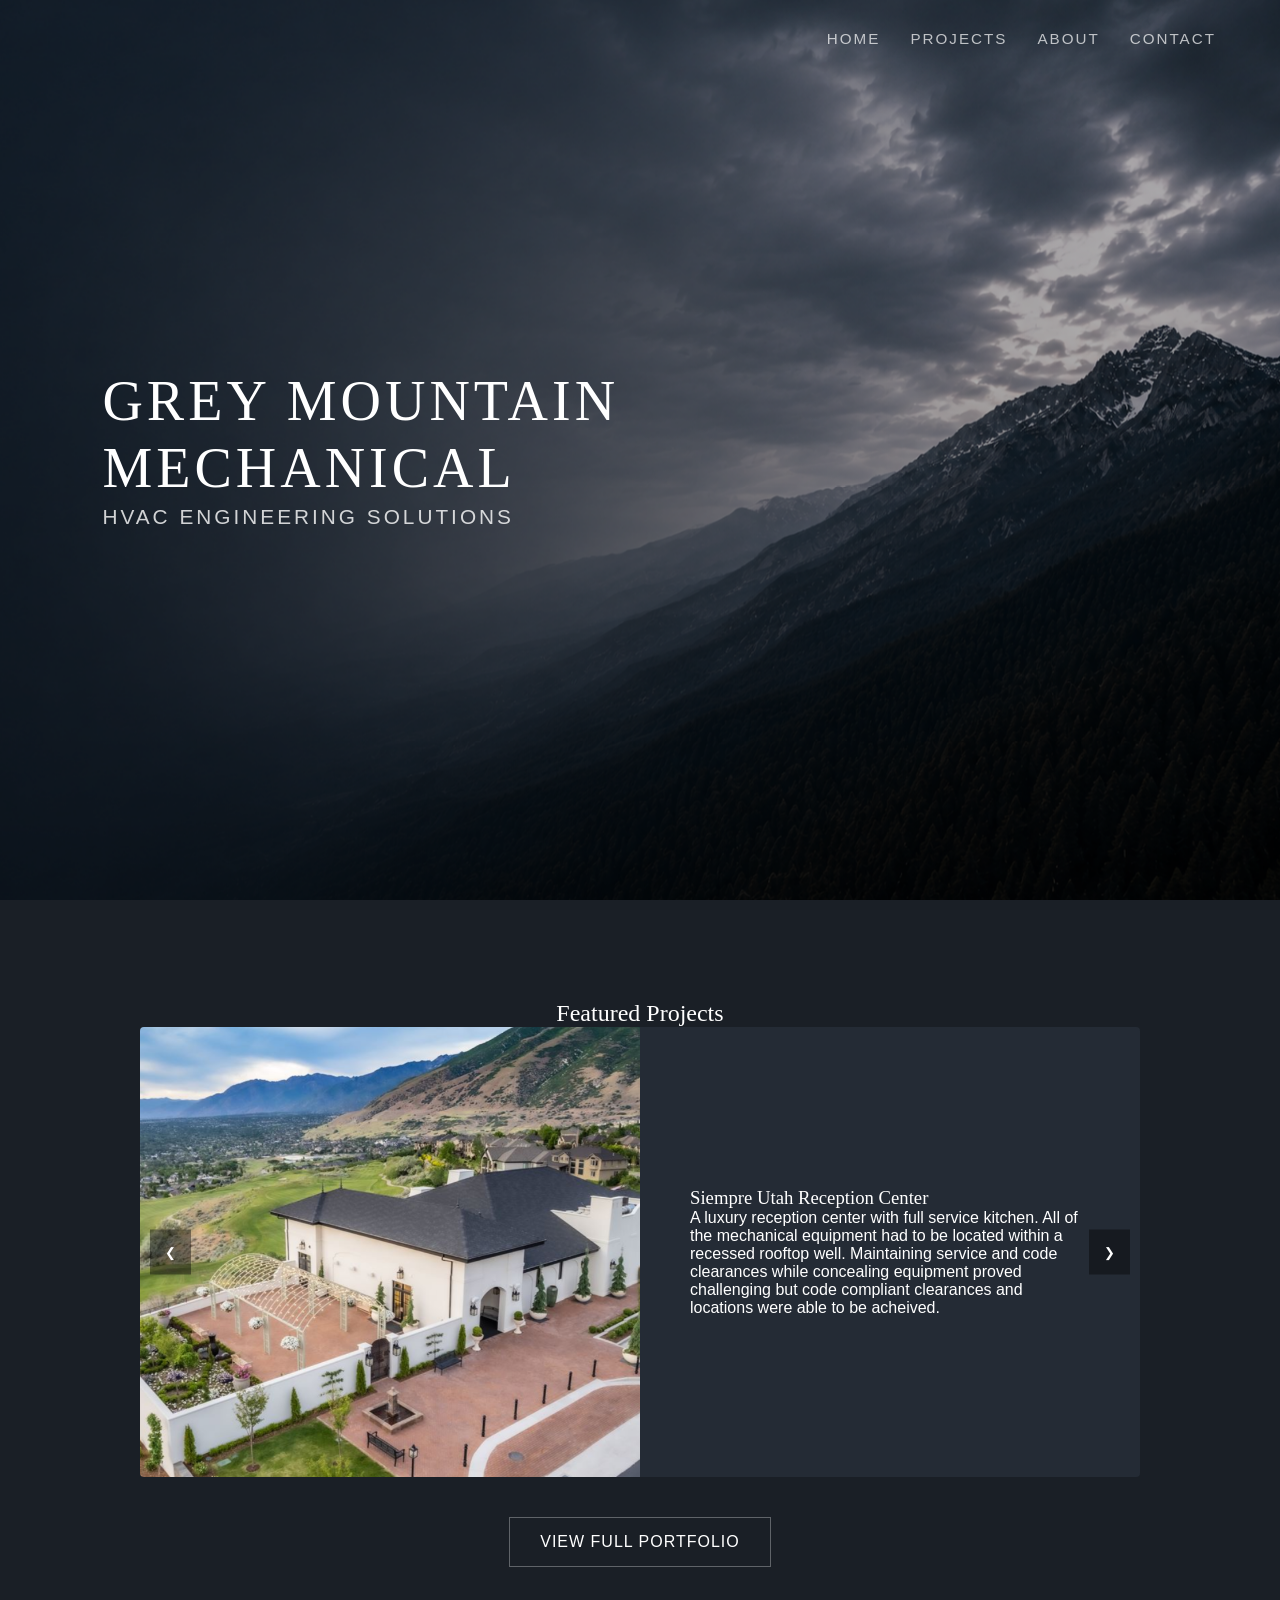
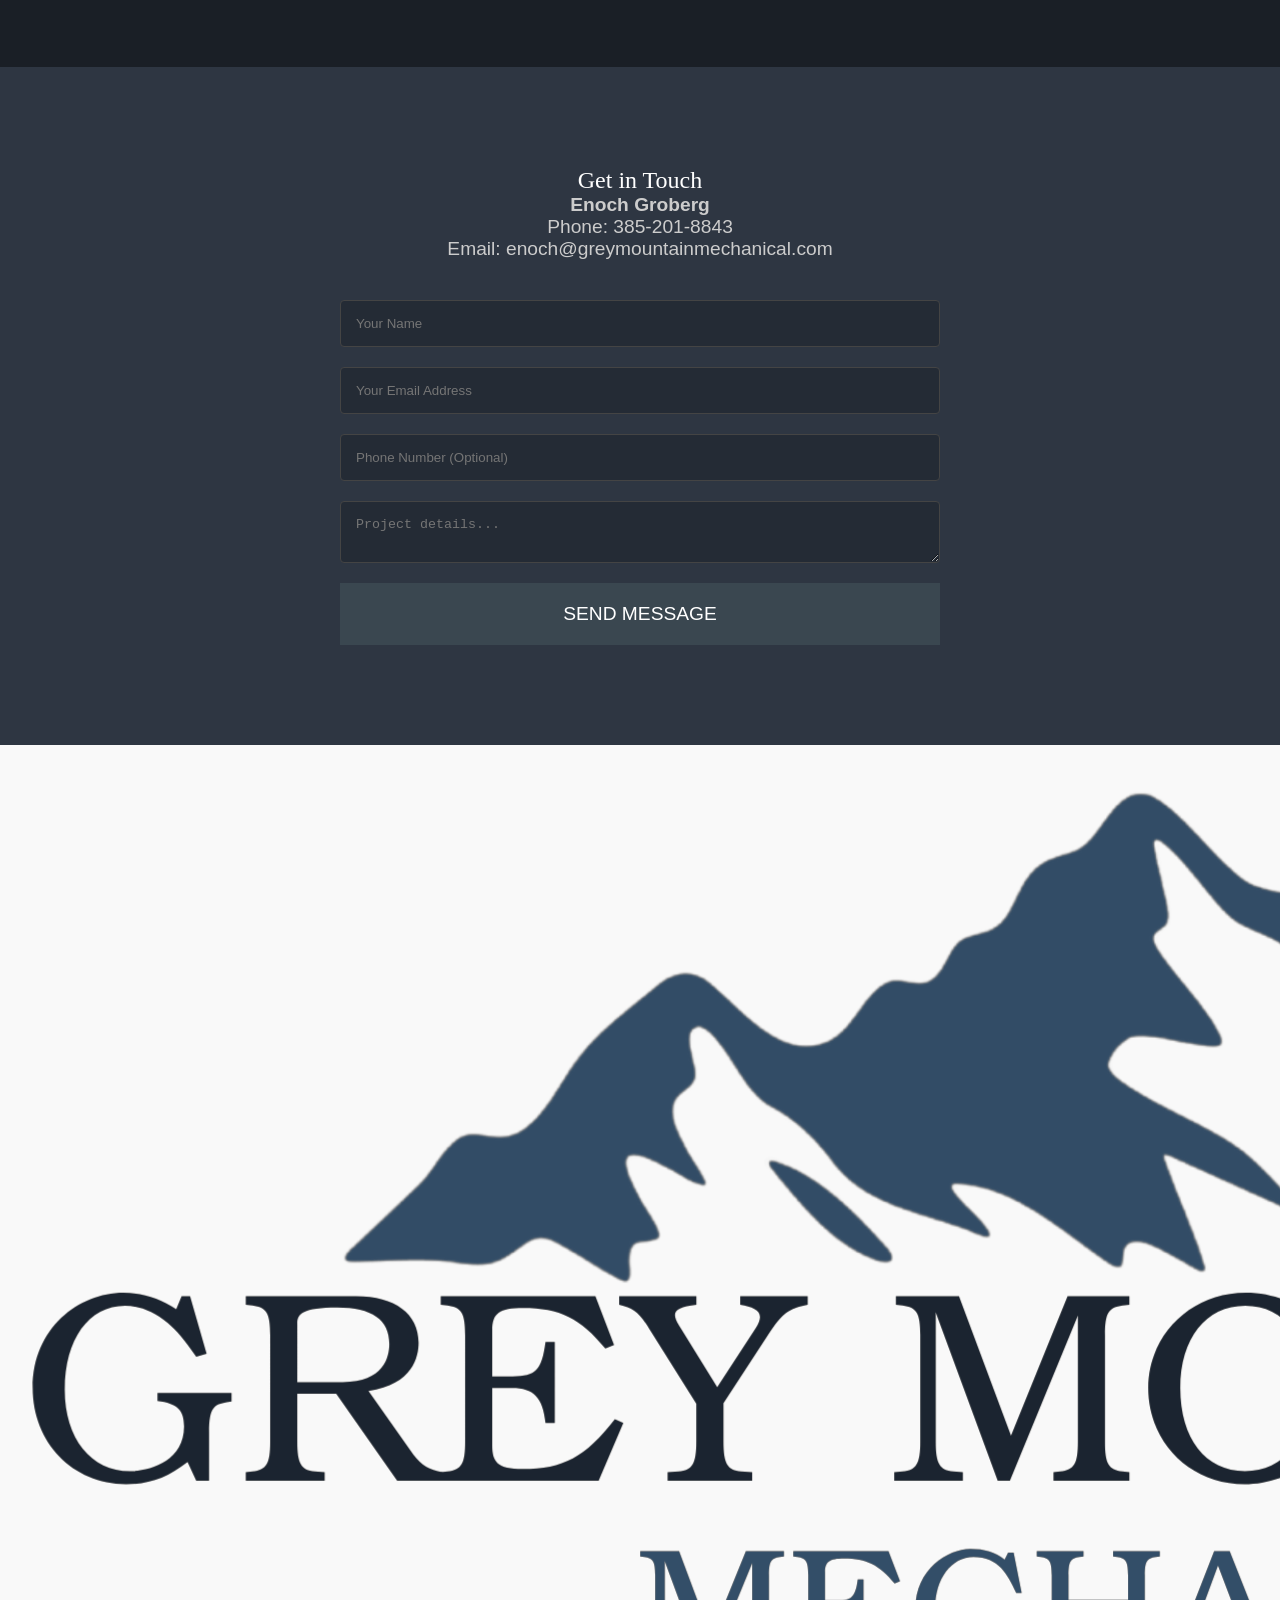
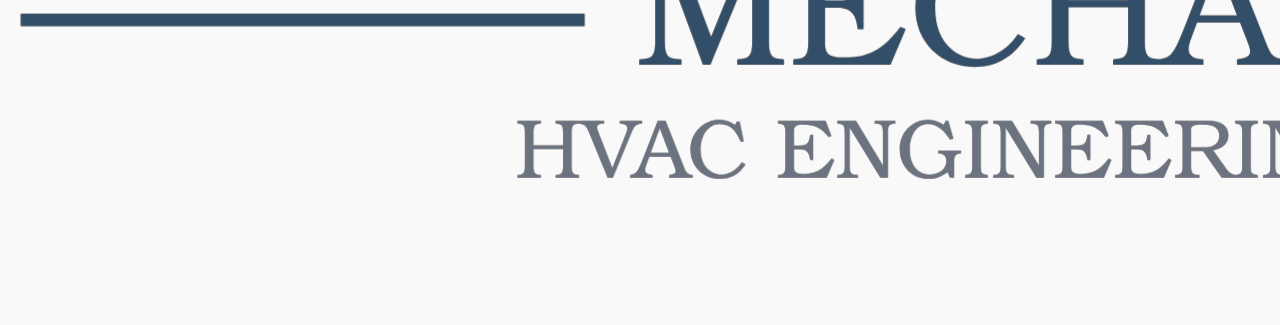
==== index.html @ c1e13057 "Update index.html" ====
<!DOCTYPE html>
<html lang="en">
<head>
    <meta charset="UTF-8">
    <meta name="viewport" content="width=device-width, initial-scale=1.0">
    <title>Grey Mountain Mechanical | HVAC Engineering Solutions</title>
    <style>
        :root {
            --primary-dark: #2A313C;
            --accent-blue: #3A4750;
            --secondary-light: #F9F9F9;
            --text-dark: #222222;
            --text-light: #FFFFFF;
        }
        * { box-sizing: border-box; margin: 0; padding: 0; }
        html { scroll-behavior: smooth; }
        body { font-family: 'Segoe UI', Tahoma, Geneva, Verdana, sans-serif; color: var(--text-dark); background-color: var(--secondary-light); overflow-x: hidden; }
        h1, h2, h3 { font-family: 'Georgia', serif; font-weight: normal; }

        /* Navigation */
        nav { position: fixed; top: 30px; right: 5%; z-index: 100; }
        nav ul { display: flex; list-style: none; gap: 30px; }
        nav a { color: rgba(255, 255, 255, 0.7); text-decoration: none; font-size: 0.95rem; letter-spacing: 2px; text-transform: uppercase; transition: color 0.3s ease; }
        nav a:hover { color: var(--text-light); }

        /* Hero */
        .hero { height: 100vh; position: relative; background-color: var(--primary-dark); color: var(--text-light); display: flex; align-items: center; overflow: hidden; }
        .hero::before {
            content: ''; position: absolute; top: 0; left: 0; width: 100%; height: 100%;
            background: linear-gradient(rgba(0, 0, 0, 0.25), rgba(0, 0, 0, 0.45)), url('Grey Mountain Render.png') no-repeat center center/cover;
            opacity: 0;
            animation: fadeAndZoom 2.5s cubic-bezier(0.4, 0, 0.2, 1) 0.5s forwards;
            z-index: 1;
        }
        @keyframes fadeAndZoom { 0% { opacity: 0; transform: scale(1.0); } 100% { opacity: 1; transform: scale(1.05); } }

        .hero-content {
            position: absolute; z-index: 2; width: auto; white-space: nowrap; left: 50%; transform: translateX(-50%);
            animation: centerToLeftSmooth 4.5s cubic-bezier(0.25, 1, 0.5, 1) 0.5s forwards;
        }
        @keyframes centerToLeftSmooth { 0% { left: 50%; transform: translateX(-50%); } 100% { left: 8%; transform: translateX(0); } }
        .hero h1 { font-size: 3.5rem; letter-spacing: 4px; text-transform: uppercase; line-height: 1.1; margin-bottom: 5px; }
        .hero p { font-size: 1.3rem; letter-spacing: 3px; text-transform: uppercase; color: rgba(255, 255, 255, 0.8); }

        /* Projects Section */
        .projects-section { padding: 100px 5%; background-color: #1A1F26; color: var(--text-light); text-align: center; }
        .carousel-container { position: relative; max-width: 1000px; margin: 0 auto; overflow: hidden; background: #242B35; border-radius: 4px; }
        .carousel-track { display: flex; width: 100%; transition: transform 0.6s cubic-bezier(0.4, 0, 0.2, 1); }
        .slide { flex: 0 0 100%; display: grid; grid-template-columns: 1fr 1fr; min-height: 450px; }
        .slide-image { background-size: cover; background-position: center; min-height: 300px; }
        .slide-content { padding: 50px; display: flex; flex-direction: column; justify-content: center; text-align: left; }
        .carousel-btn { position: absolute; top: 50%; transform: translateY(-50%); background: rgba(0,0,0,0.4); color: white; border: none; padding: 15px; cursor: pointer; z-index: 5; }
        .prev-btn { left: 10px; } .next-btn { right: 10px; }
        .portfolio-btn { display: inline-block; margin-top: 40px; padding: 15px 30px; border: 1px solid rgba(255,255,255,0.3); color: white; text-decoration: none; text-transform: uppercase; letter-spacing: 1px; transition: 0.3s; }
        .portfolio-btn:hover { background: var(--accent-blue); }

       /* Update Contact Section */
.contact-section { 
    padding: 100px 5%; 
    background-color: #2E3642; /* Dark background matching your site */
    color: white; 
    width: 100%; 
    text-align: center; 
}

/* Update Contact Form */
.contact-form { 
    display: flex; 
    flex-direction: column !important; /* FORCES vertical stacking */
    gap: 20px; 
    max-width: 600px; 
    margin: 0 auto; 
}

/* Ensure inputs are full width */
.contact-form input, .contact-form textarea { 
    width: 100% !important; /* FORCES inputs to stretch */
    padding: 15px; 
    border: 1px solid #444; 
    background: #242B35; 
    color: white; 
    border-radius: 4px; 
}

/* Button style */
.contact-form button { 
    background-color: #3A4750; 
    color: white; 
    border: none; 
    padding: 20px 40px; 
    font-size: 1.2rem; 
    cursor: pointer; 
    text-transform: uppercase; 
}
        /* Add this new rule to create the space */
.contact-info { 
    margin-bottom: 40px; /* This controls the space between your email and the form */
    font-size: 1.2rem; 
    color: #cccccc; 
}
    </style>
</head>
<body>
    <nav class="main-nav">
        <ul>
            <li><a href="index.html#home">Home</a></li>
            <li><a href="projects.html">Projects</a></li>
            <li><a href="about.html">About</a></li>
            <li><a href="index.html#contact">Contact</a></li>
        </ul>
    </nav>
    
    <section id="home" class="hero"><div class="hero-content"><h1>Grey Mountain</h1><h1>Mechanical</h1> <p class="subtitle"> HVAC Engineering Solutions</p></div></section>

    <section id="projects" class="projects-section">
        <h2>Featured Projects</h2>
        <div class="carousel-container">
            <div class="carousel-track">
                <!-- Project 1 -->
                <div class="slide">
                    <div class="slide-image" style="background-image: url('simpre3.png');"></div>
                    <div class="slide-content"><h3>Siempre Utah Reception Center</h3><p> A luxury reception center with full service kitchen. All of the mechanical equipment had to be located within a recessed rooftop well. Maintaining service and code clearances while concealing equipment proved challenging but code compliant clearances and locations were able to be acheived.</p></div>
                </div>
                
                <!-- Project 2 -->
                <div class="slide">
                    <div class="slide-image" style="background-image: url('thefront.png');"></div>
                    <div class="slide-content"><h3>The Front</h3><p> Large multiphase remodel and addition to an existing climbing gym. The separate phases and remodel required extensive coordination between the other disciplines on how the building would be built.</p></div>
                </div>
            
                <!-- Project 3 -->
                <div class="slide">
                    <div class="slide-image" style="background-image: url('hearthandhill5.png');"></div>
                    <div class="slide-content"><h3>Hearth and Hill</h3><p> Full service restaurant at the bottom of a 7 story apt building. All of the mechanical equipment had to be fit into a narrow drop ceiling with limited space. Despite this all of the necessary equipment was able to be located where required.</p></div>
                </div>
            
                <!-- Project 4 -->
                <div class="slide">
                    <div class="slide-image" style="background-image: url('hillskitchen3.png');"></div>
                    <div class="slide-content"><h3>Hills Kitchen</h3><p>Fast and casual dining restaruant. Due to outdoor seating special coordination was required for the exhaust and outside air louvers to allow for a pleasant dining experience.</p></div>
                </div>
            </div>
            <button class="carousel-btn prev-btn" onclick="moveSlide(-1)">&#10094;</button>
            <button class="carousel-btn next-btn" onclick="moveSlide(1)">&#10095;</button>
        </div>
        <a href="projects.html" class="portfolio-btn">View Full Portfolio</a>
    </section>

    <section id="contact" class="contact-section">
        <h2>Get in Touch</h2>
        <div class="contact-info">
            <p><strong>Enoch Groberg</strong></p>
            <p>Phone: 385-201-8843</p>
            <p>Email: enoch@greymountainmechanical.com</p>
            <p></p>
        </div>
        <form class="contact-form" action="https://api.web3forms.com/submit" method="POST">
            <input type="hidden" name="access_key" value="5f4d0345-4041-4928-9422-c31c9921a0d8">
            <input type="text" name="name" placeholder="Your Name" required>
            <input type="email" name="email" placeholder="Your Email Address" required>
            <input type="tel" name="phone" placeholder="Phone Number (Optional)">
            <textarea name="message" placeholder="Project details..." required></textarea>
            <button type="submit">Send Message</button>
        </form>
    </section>
    <script>
        const track = document.querySelector('.carousel-track');
        const slides = document.querySelectorAll('.slide');
        let currentSlide = 0;
        
        // Auto-play settings
        const slideInterval = 4000; // 4 seconds
        let autoPlay = setInterval(() => moveSlide(1), slideInterval);
    
        function moveSlide(direction) {
            // Pause auto-play temporarily when manually clicked
            clearInterval(autoPlay);
            
            // Calculate new index
            currentSlide += direction;
    
            // Reset transition to normal for sliding
            track.style.transition = 'transform 0.6s cubic-bezier(0.4, 0, 0.2, 1)';
    
            // Handle the loop
            if (currentSlide >= slides.length) {
                // Jump to start
                currentSlide = 0;
            } else if (currentSlide < 0) {
                // Jump to end
                currentSlide = slides.length - 1;
            }
    
            // Apply movement
            track.style.transform = `translateX(-${currentSlide * 100}%)`;
    
            // Restart auto-play
            autoPlay = setInterval(() => moveSlide(1), slideInterval);
        }
    
        // Optional: Pause auto-play when hovering over the carousel
        const container = document.querySelector('.carousel-container');
        container.addEventListener('mouseenter', () => clearInterval(autoPlay));
        container.addEventListener('mouseleave', () => {
            clearInterval(autoPlay);
            autoPlay = setInterval(() => moveSlide(1), slideInterval);
        });
    </script>
        <div class="watermark-logo">
            <img src="Grey Mountain Mechanical Logo.png" alt="Logo Watermark">
        </div>
       
</body>
</html>
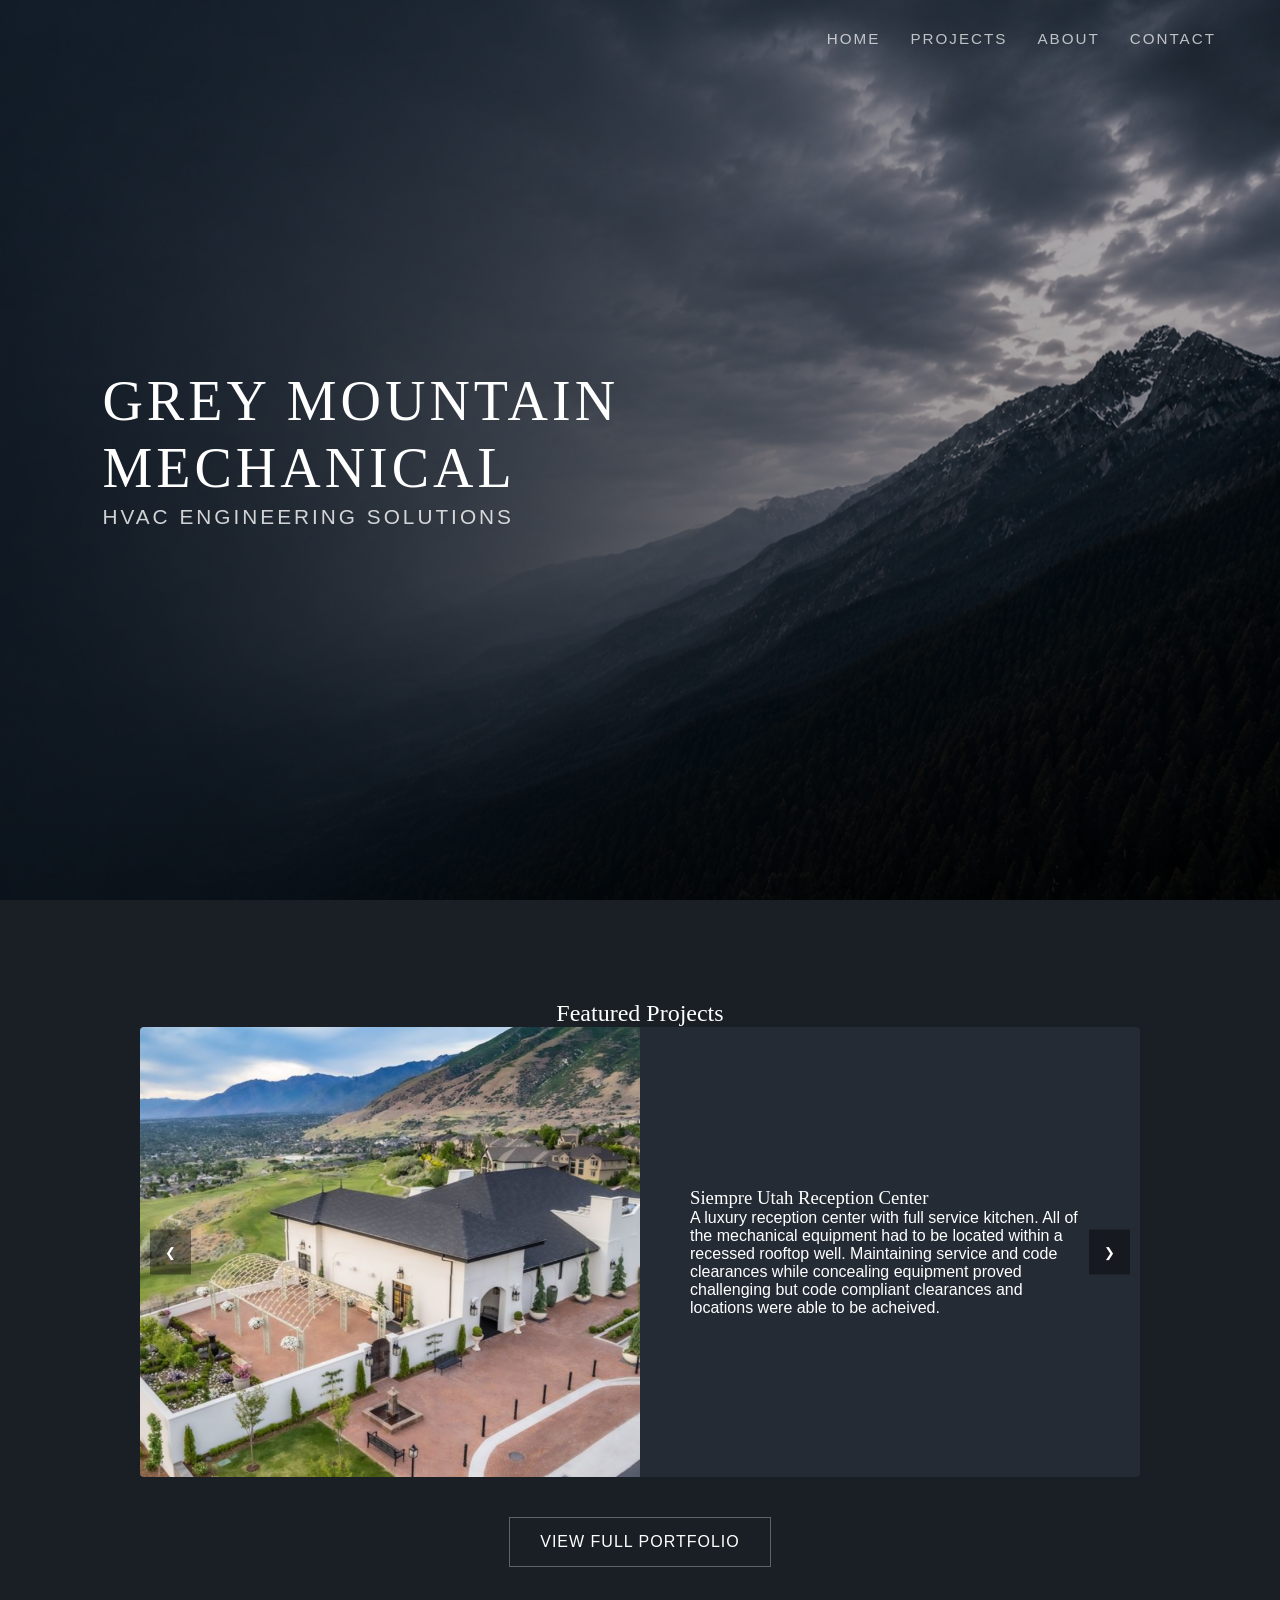
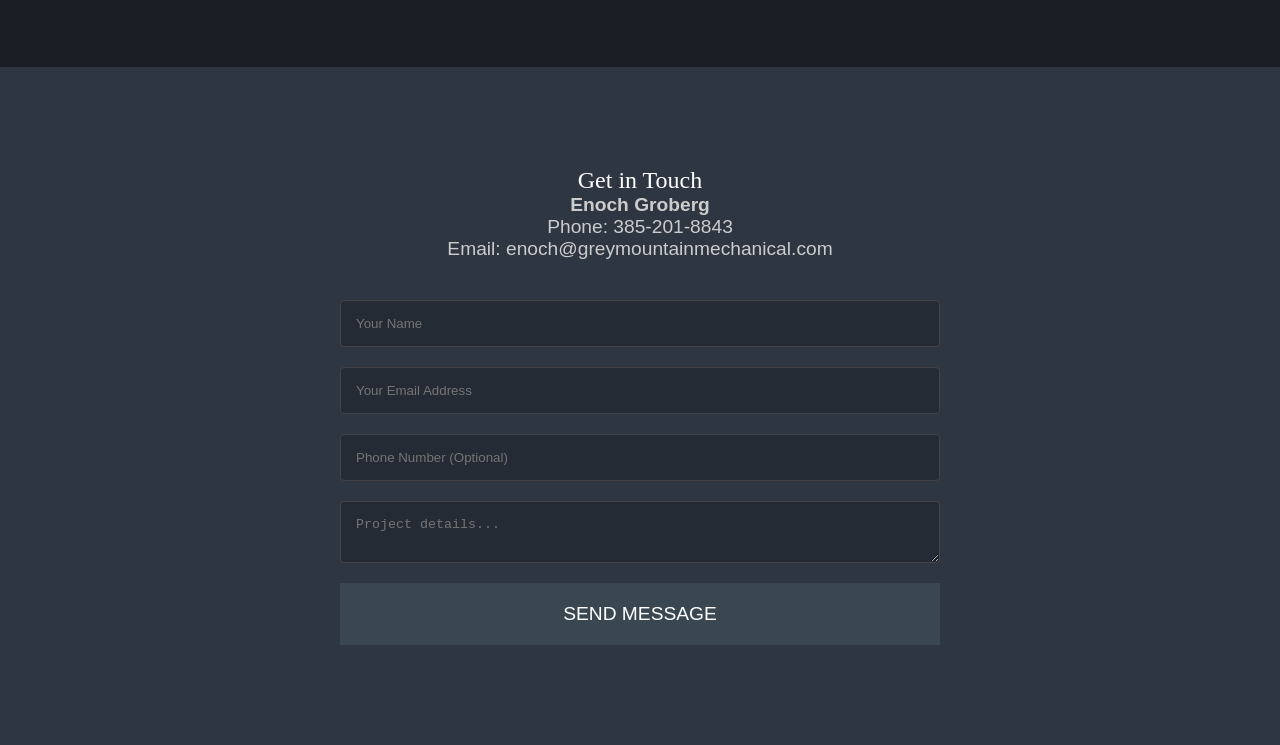
==== commit d47e41f1: "Update index.html" ====
--- a/index.html
+++ b/index.html
@@ -205,10 +205,11 @@
             clearInterval(autoPlay);
             autoPlay = setInterval(() => moveSlide(1), slideInterval);
         });
-    </script>
+
         <div class="watermark-logo">
             <img src="Grey Mountain Mechanical Logo.png" alt="Logo Watermark">
         </div>
-       
+        
+    </script>
 </body>
 </html>
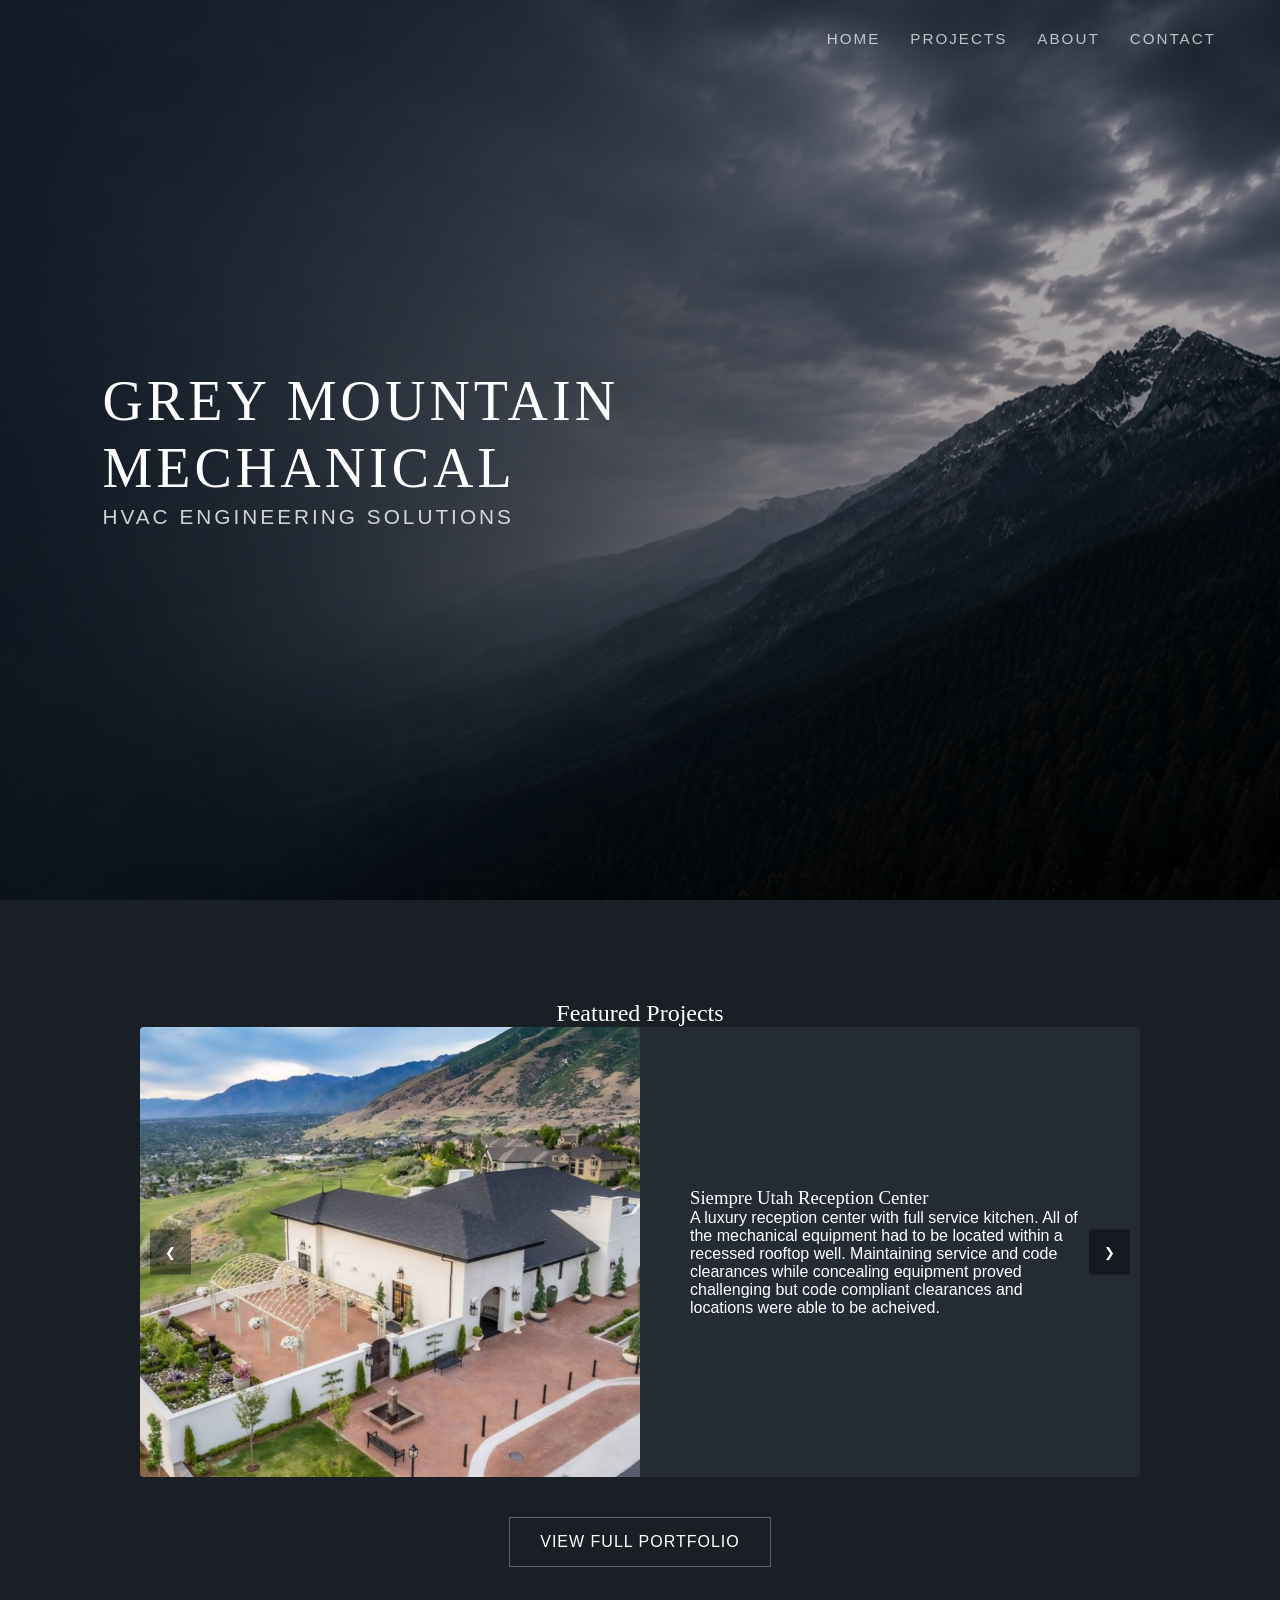
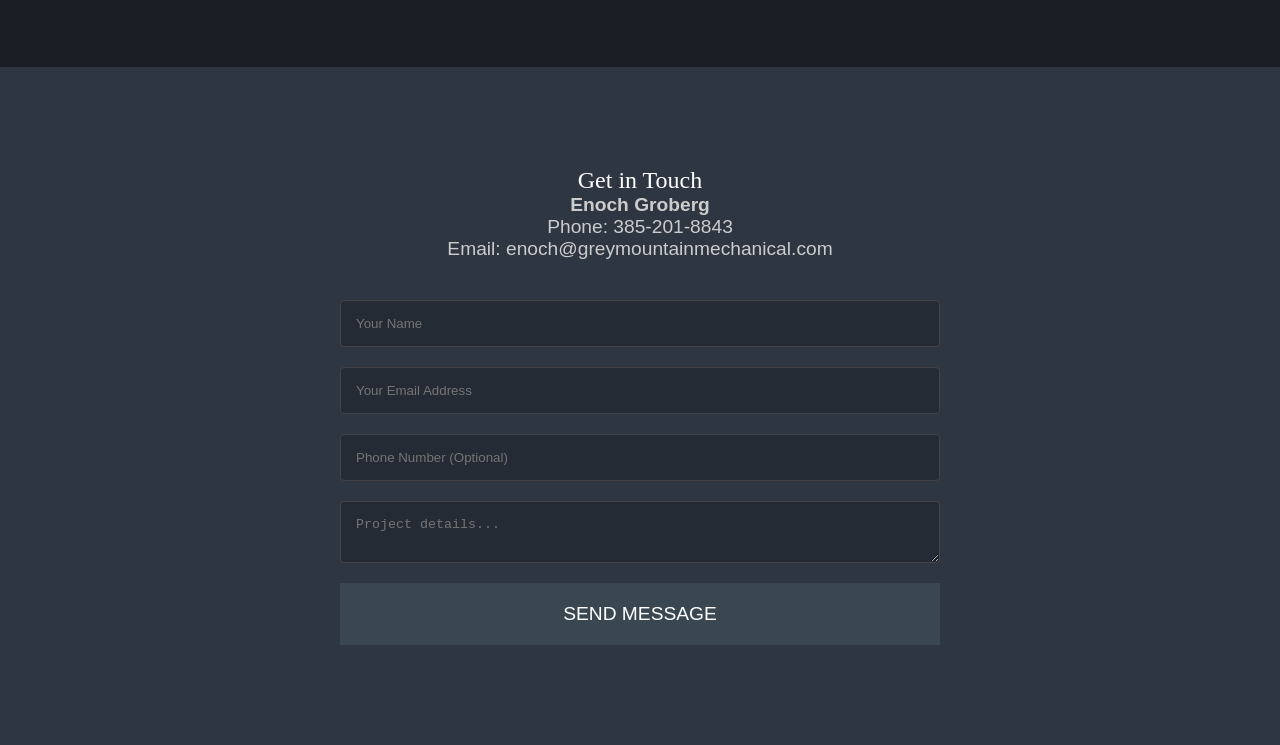
==== commit 0d614b85: "Update index.html" ====
--- a/index.html
+++ b/index.html
@@ -35,10 +35,30 @@
         @keyframes fadeAndZoom { 0% { opacity: 0; transform: scale(1.0); } 100% { opacity: 1; transform: scale(1.05); } }
 
         .hero-content {
-            position: absolute; z-index: 2; width: auto; white-space: nowrap; left: 50%; transform: translateX(-50%);
-            animation: centerToLeftSmooth 4.5s cubic-bezier(0.25, 1, 0.5, 1) 0.5s forwards;
-        }
-        @keyframes centerToLeftSmooth { 0% { left: 50%; transform: translateX(-50%); } 100% { left: 8%; transform: translateX(0); } }
+            position: absolute; 
+            z-index: 2; 
+            width: auto; 
+            white-space: nowrap; 
+            opacity: 0;
+            animation: introSequence 6s cubic-bezier(0.25, 1, 0.5, 1) 0.5s forwards;
+        }
+        @keyframes introSequence { 
+            0% { 
+                opacity: 0; 
+                left: 50%; 
+                transform: translateX(-50%) scale(0.92); 
+            } 
+            45% { 
+                opacity: 1; 
+                left: 50%; 
+                transform: translateX(-50%) scale(1.15); 
+            } 
+            100% { 
+                opacity: 1; 
+                left: 8%; 
+                transform: translateX(0) scale(1.0); 
+            } 
+        }
         .hero h1 { font-size: 3.5rem; letter-spacing: 4px; text-transform: uppercase; line-height: 1.1; margin-bottom: 5px; }
         .hero p { font-size: 1.3rem; letter-spacing: 3px; text-transform: uppercase; color: rgba(255, 255, 255, 0.8); }
 
@@ -54,50 +74,47 @@
         .portfolio-btn { display: inline-block; margin-top: 40px; padding: 15px 30px; border: 1px solid rgba(255,255,255,0.3); color: white; text-decoration: none; text-transform: uppercase; letter-spacing: 1px; transition: 0.3s; }
         .portfolio-btn:hover { background: var(--accent-blue); }
 
-       /* Update Contact Section */
-.contact-section { 
-    padding: 100px 5%; 
-    background-color: #2E3642; /* Dark background matching your site */
-    color: white; 
-    width: 100%; 
-    text-align: center; 
-}
-
-/* Update Contact Form */
-.contact-form { 
-    display: flex; 
-    flex-direction: column !important; /* FORCES vertical stacking */
-    gap: 20px; 
-    max-width: 600px; 
-    margin: 0 auto; 
-}
-
-/* Ensure inputs are full width */
-.contact-form input, .contact-form textarea { 
-    width: 100% !important; /* FORCES inputs to stretch */
-    padding: 15px; 
-    border: 1px solid #444; 
-    background: #242B35; 
-    color: white; 
-    border-radius: 4px; 
-}
-
-/* Button style */
-.contact-form button { 
-    background-color: #3A4750; 
-    color: white; 
-    border: none; 
-    padding: 20px 40px; 
-    font-size: 1.2rem; 
-    cursor: pointer; 
-    text-transform: uppercase; 
-}
-        /* Add this new rule to create the space */
-.contact-info { 
-    margin-bottom: 40px; /* This controls the space between your email and the form */
-    font-size: 1.2rem; 
-    color: #cccccc; 
-}
+        /* Contact Section */
+        .contact-section { 
+            padding: 100px 5%; 
+            background-color: #2E3642; 
+            color: white; 
+            width: 100%; 
+            text-align: center; 
+        }
+
+        .contact-form { 
+            display: flex; 
+            flex-direction: column !important; 
+            gap: 20px; 
+            max-width: 600px; 
+            margin: 0 auto; 
+        }
+
+        .contact-form input, .contact-form textarea { 
+            width: 100% !important; 
+            padding: 15px; 
+            border: 1px solid #444; 
+            background: #242B35; 
+            color: white; 
+            border-radius: 4px; 
+        }
+
+        .contact-form button { 
+            background-color: #3A4750; 
+            color: white; 
+            border: none; 
+            padding: 20px 40px; 
+            font-size: 1.2rem; 
+            cursor: pointer; 
+            text-transform: uppercase; 
+        }
+
+        .contact-info { 
+            margin-bottom: 40px; 
+            font-size: 1.2rem; 
+            color: #cccccc; 
+        }
     </style>
 </head>
 <body>
@@ -168,48 +185,30 @@
         const slides = document.querySelectorAll('.slide');
         let currentSlide = 0;
         
-        // Auto-play settings
-        const slideInterval = 4000; // 4 seconds
+        const slideInterval = 10000;
         let autoPlay = setInterval(() => moveSlide(1), slideInterval);
     
         function moveSlide(direction) {
-            // Pause auto-play temporarily when manually clicked
             clearInterval(autoPlay);
-            
-            // Calculate new index
             currentSlide += direction;
-    
-            // Reset transition to normal for sliding
             track.style.transition = 'transform 0.6s cubic-bezier(0.4, 0, 0.2, 1)';
     
-            // Handle the loop
             if (currentSlide >= slides.length) {
-                // Jump to start
                 currentSlide = 0;
             } else if (currentSlide < 0) {
-                // Jump to end
                 currentSlide = slides.length - 1;
             }
     
-            // Apply movement
             track.style.transform = `translateX(-${currentSlide * 100}%)`;
-    
-            // Restart auto-play
             autoPlay = setInterval(() => moveSlide(1), slideInterval);
         }
     
-        // Optional: Pause auto-play when hovering over the carousel
         const container = document.querySelector('.carousel-container');
         container.addEventListener('mouseenter', () => clearInterval(autoPlay));
         container.addEventListener('mouseleave', () => {
             clearInterval(autoPlay);
             autoPlay = setInterval(() => moveSlide(1), slideInterval);
         });
-
-        <div class="watermark-logo">
-            <img src="Grey Mountain Mechanical Logo.png" alt="Logo Watermark">
-        </div>
-        
     </script>
 </body>
 </html>
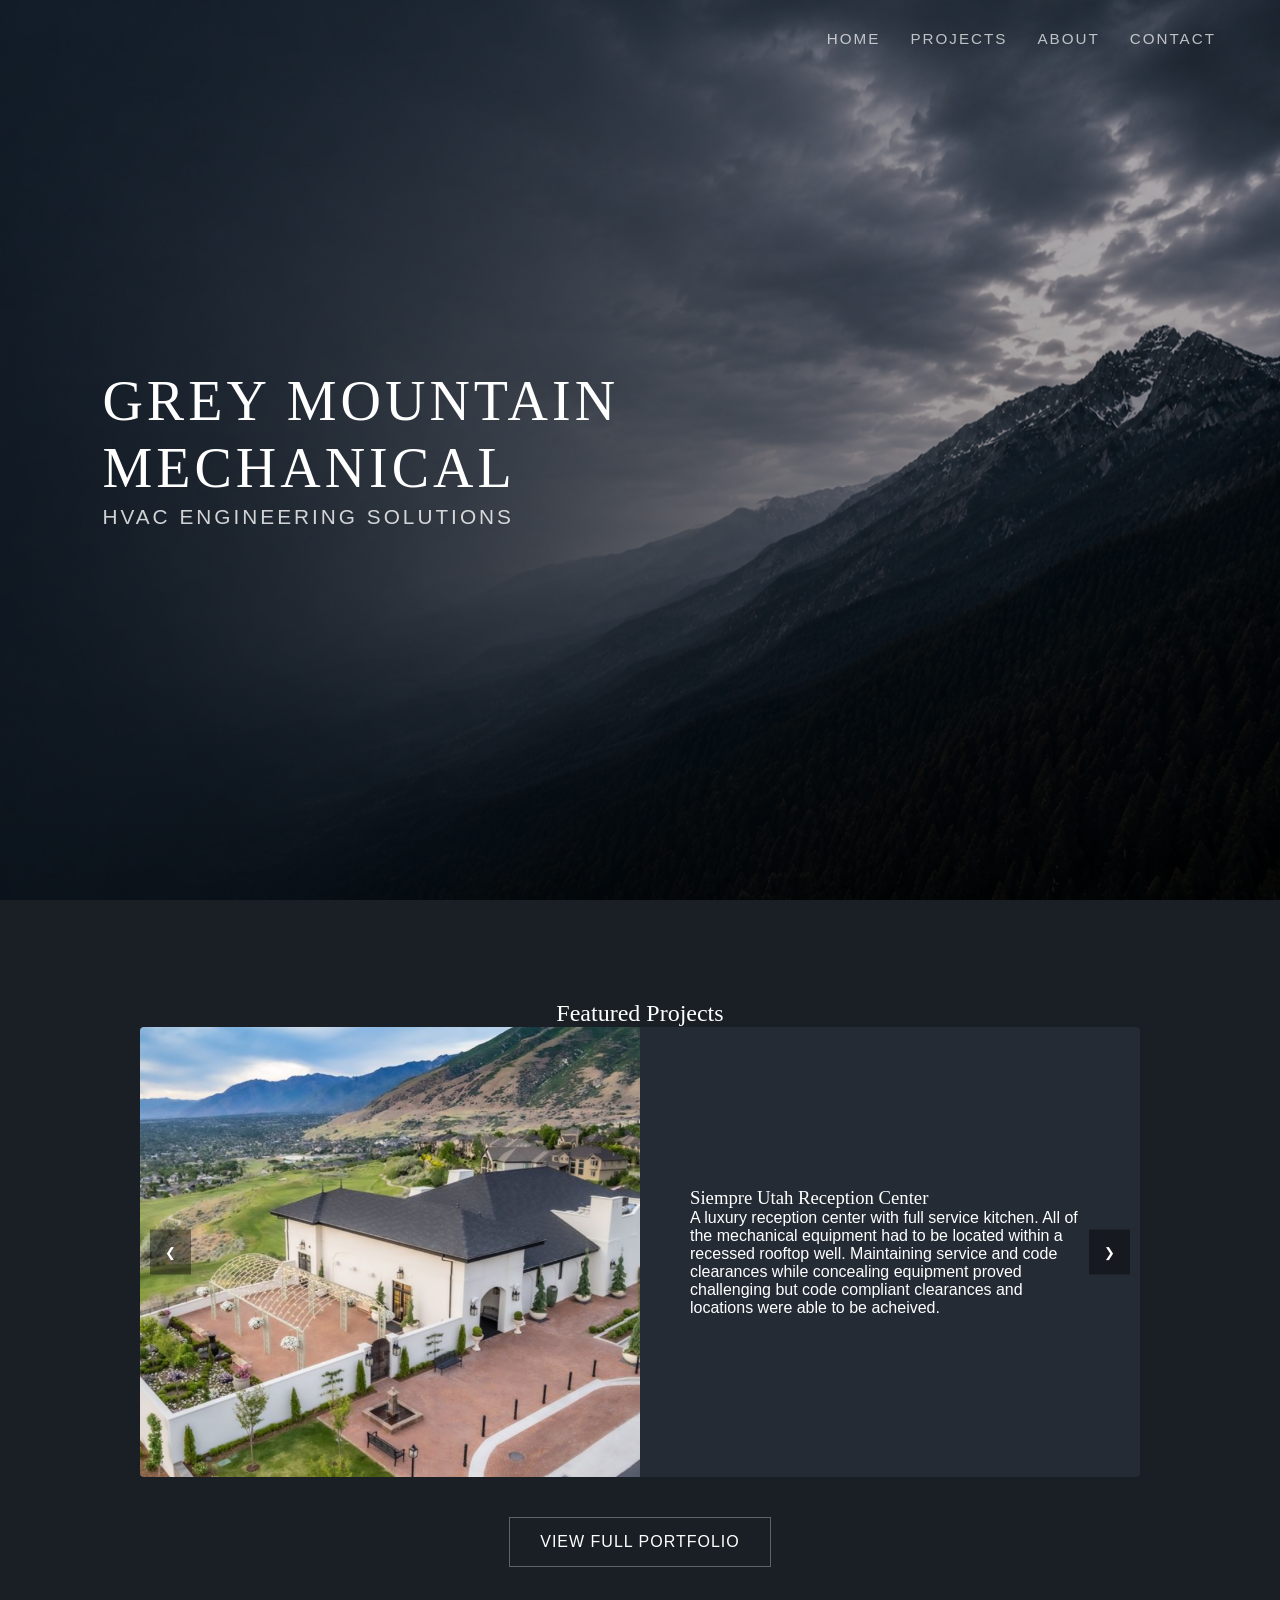
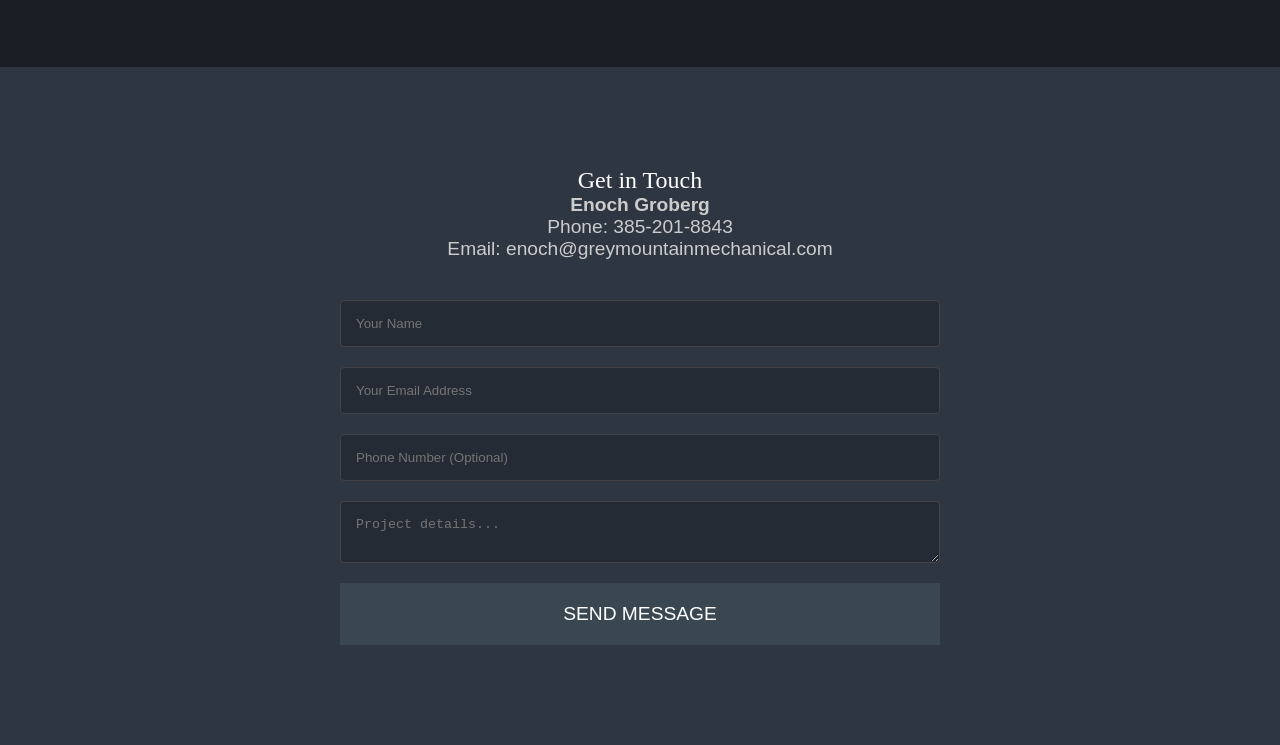
==== commit 4490bac3: "Update index.html" ====
--- a/index.html
+++ b/index.html
@@ -51,7 +51,7 @@
             45% { 
                 opacity: 1; 
                 left: 50%; 
-                transform: translateX(-50%) scale(1.15); 
+                transform: translateX(-50%) scale(1.0); 
             } 
             100% { 
                 opacity: 1; 
